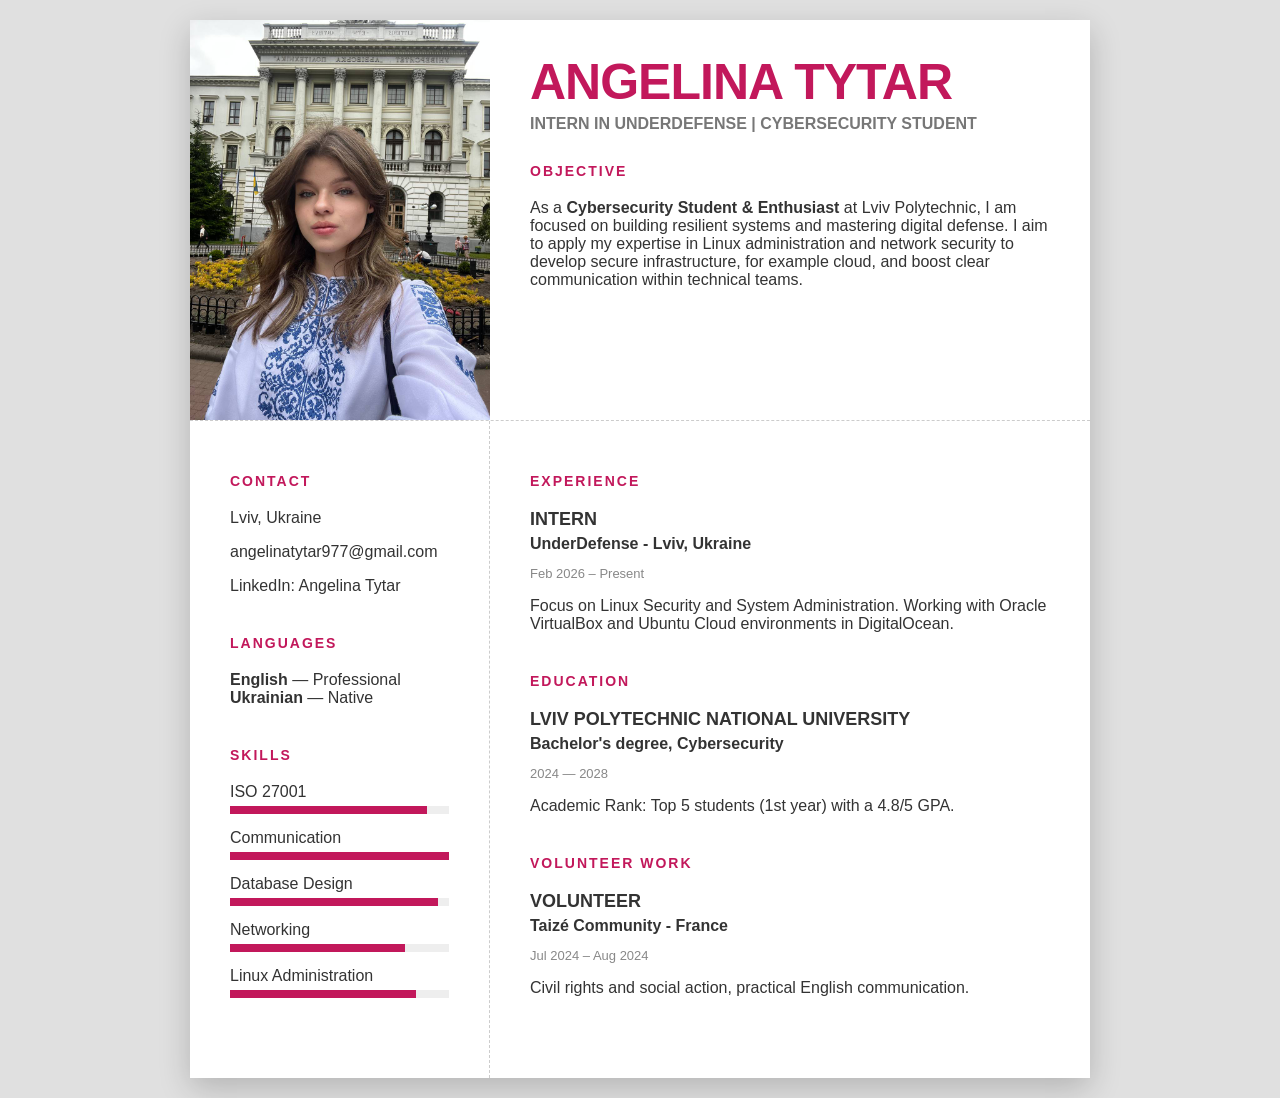
==== index.html @ 2d210f6a "Commit of 3 laba" ====
<!DOCTYPE html>
<html lang="en">
<head>
    <meta charset="UTF-8">
    <meta name="viewport" content="width=device-width, initial-scale=1.0">
    <title>Curriculum Vitae - Angelina Tytar</title>
    <link rel="stylesheet" href="cv.css">
</head>
<body>
    <div class="resume-container">
        <header>
            <div class="header-photo">
                <img src="my_image.jpg" alt="Angelina Tytar">
            </div>

            <div class="header-text">
                <h1>Angelina Tytar</h1>
                <p class="subtitle">Intern in UnderDefense | Cybersecurity Student</p>

                <div class="objective">
                    <h2>Objective</h2>
                    <p>
                        As a <strong>Cybersecurity Student & Enthusiast</strong> at Lviv Polytechnic, I am focused on building resilient systems and mastering digital defense. I aim to apply my expertise in Linux administration and network security to develop secure infrastructure, for example cloud, and boost clear communication within technical teams.
                    </p>
                </div>
            </div>
        </header>

        <main>
            <aside class="left-column">
                <section>
                    <h2>Contact</h2>
                    <p>Lviv, Ukraine</p>
                    <p>angelinatytar977@gmail.com</p>
                    <p>LinkedIn: Angelina Tytar</p>
                </section>

                <section>
                    <h2>Languages</h2>
                    <ul>
                        <li><strong>English</strong> — Professional</li>
                        <li><strong>Ukrainian</strong> — Native</li>
                    </ul>
                </section>

                <section>
                    <h2>Skills</h2>
                    <div class="skill-item">
                        <span>ISO 27001</span>
                        <div class="progress-bar">
                            <div class="fill" style="width: 90%;"></div>
                        </div>
                    </div>
                    <div class="skill-item">
                        <span>Communication</span>
                        <div class="progress-bar">
                            <div class="fill" style="width: 100%;"></div>
                        </div>
                    </div>
                    <div class="skill-item">
                        <span>Database Design</span>
                        <div class="progress-bar">
                            <div class="fill" style="width: 95%;"></div>
                        </div>
                    </div>
                    <div class="skill-item">
                        <span>Networking</span>
                        <div class="progress-bar">
                            <div class="fill" style="width: 80%;"></div>
                        </div>
                    </div>
                    <div class="skill-item">
                        <span>Linux Administration</span>
                        <div class="progress-bar">
                            <div class="fill" style="width: 85%;"></div>
                        </div>
                    </div>
                </section>
            </aside>

            <div class="right-column">
                <section>
                    <h2>Experience</h2>
                    <article>
                        <h3>Intern</h3>
                        <p class="company">UnderDefense - Lviv, Ukraine</p>
                        <p class="date">Feb 2026 – Present</p>
                        <p>Focus on Linux Security and System Administration. Working with Oracle VirtualBox and Ubuntu Cloud environments in DigitalOcean.</p>
                    </article>
                </section>

                <section>
                    <h2>Education</h2>
                    <article>
                        <h3>Lviv Polytechnic National University</h3>
                        <p class="company">Bachelor's degree, Cybersecurity</p>
                        <p class="date">2024 — 2028</p>
                        <p>Academic Rank: Top 5 students (1st year) with a 4.8/5 GPA.</p>
                    </article>
                </section>

                <section>
                    <h2>Volunteer Work</h2>
                    <article>
                        <h3>Volunteer</h3>
                        <p class="company">Taizé Community - France</p>
                        <p class="date">Jul 2024 – Aug 2024</p>
                        <p>Civil rights and social action, practical English communication.</p>
                    </article>
                </section>
            </div>
        </main>
    </div>
</body>
</html>
---- cv.css ----
:root { 
    --accent-color: #c2185b; 
    --text-color: #333; 
    --light-gray: #f9f9f9; 
    --border-style: 1px dashed #ccc; 
} 
 
body { 
    font-family: 'Helvetica', Arial, sans-serif; 
    background-color: #e0e0e0; 
    margin: 0; 
    padding: 20px; 
    color: var(--text-color); 
} 
 
.resume-container { 
    max-width: 900px; 
    margin: 0 auto; 
    background: white; 
    padding: 0; 
    box-shadow: 0 10px 30px rgba(0,0,0,0.2); 
} 
 
header { 
    display: grid; 
    grid-template-columns: 1fr 2fr; 
    border-bottom: var(--border-style); 
} 
 
.header-photo img { 
    width: 100%; 
    height: 100%; 
    object-fit: cover; 
    display: block; 
} 
 
.header-text { 
    padding: 40px; 
} 
 
 
 
header h1 { 
    font-size: 50px; 
    margin: 0; 
    color: var(--accent-color); 
    text-transform: uppercase; 
    letter-spacing: -1px; 
    line-height: 0.9; 
} 
 
.subtitle { 
    font-weight: bold; 
    text-transform: uppercase; 
    color: #777; 
    margin-top: 10px; 
} 
 
.objective h2 { 
    font-size: 14px; 
    color: var(--accent-color); 
    text-transform: uppercase; 
    margin-top: 30px; 
} 
 
main { 
    display: grid; 
    grid-template-columns: 1fr 2fr; 
} 
 
.left-column { 
    padding: 40px; 
    border-right: var(--border-style); 
} 
 
.right-column { 
    padding: 40px; 
} 
 
h2 { 
    font-size: 14px; 
    text-transform: uppercase; 
    letter-spacing: 2px; 
    color: var(--accent-color); 
    margin-bottom: 20px; 
 
 
} 
 
h3 { 
    font-size: 18px; 
    margin: 0; 
    text-transform: uppercase; 
} 
 
.company { 
    font-weight: bold; 
    margin: 5px 0; 
} 
 
.date { 
    font-size: 13px; 
    color: #888; 
    margin-bottom: 10px; 
} 
 
.skill-item { 
    margin-bottom: 15px; 
} 
 
.progress-bar { 
    height: 8px; 
    background: #eee; 
    margin-top: 5px; 
} 
 
.fill { 
    height: 100%; 
    background: var(--accent-color); 
} 
 
ul { 
    padding: 0; 
    list-style: none; 
} 
 
section { 
    margin-bottom: 40px; 
} 
 
@media (max-width: 700px) { 
 
 
    header, main { grid-template-columns: 1fr; } 
    .left-column { border-right: none; border-bottom: var(--border-style); } 
}
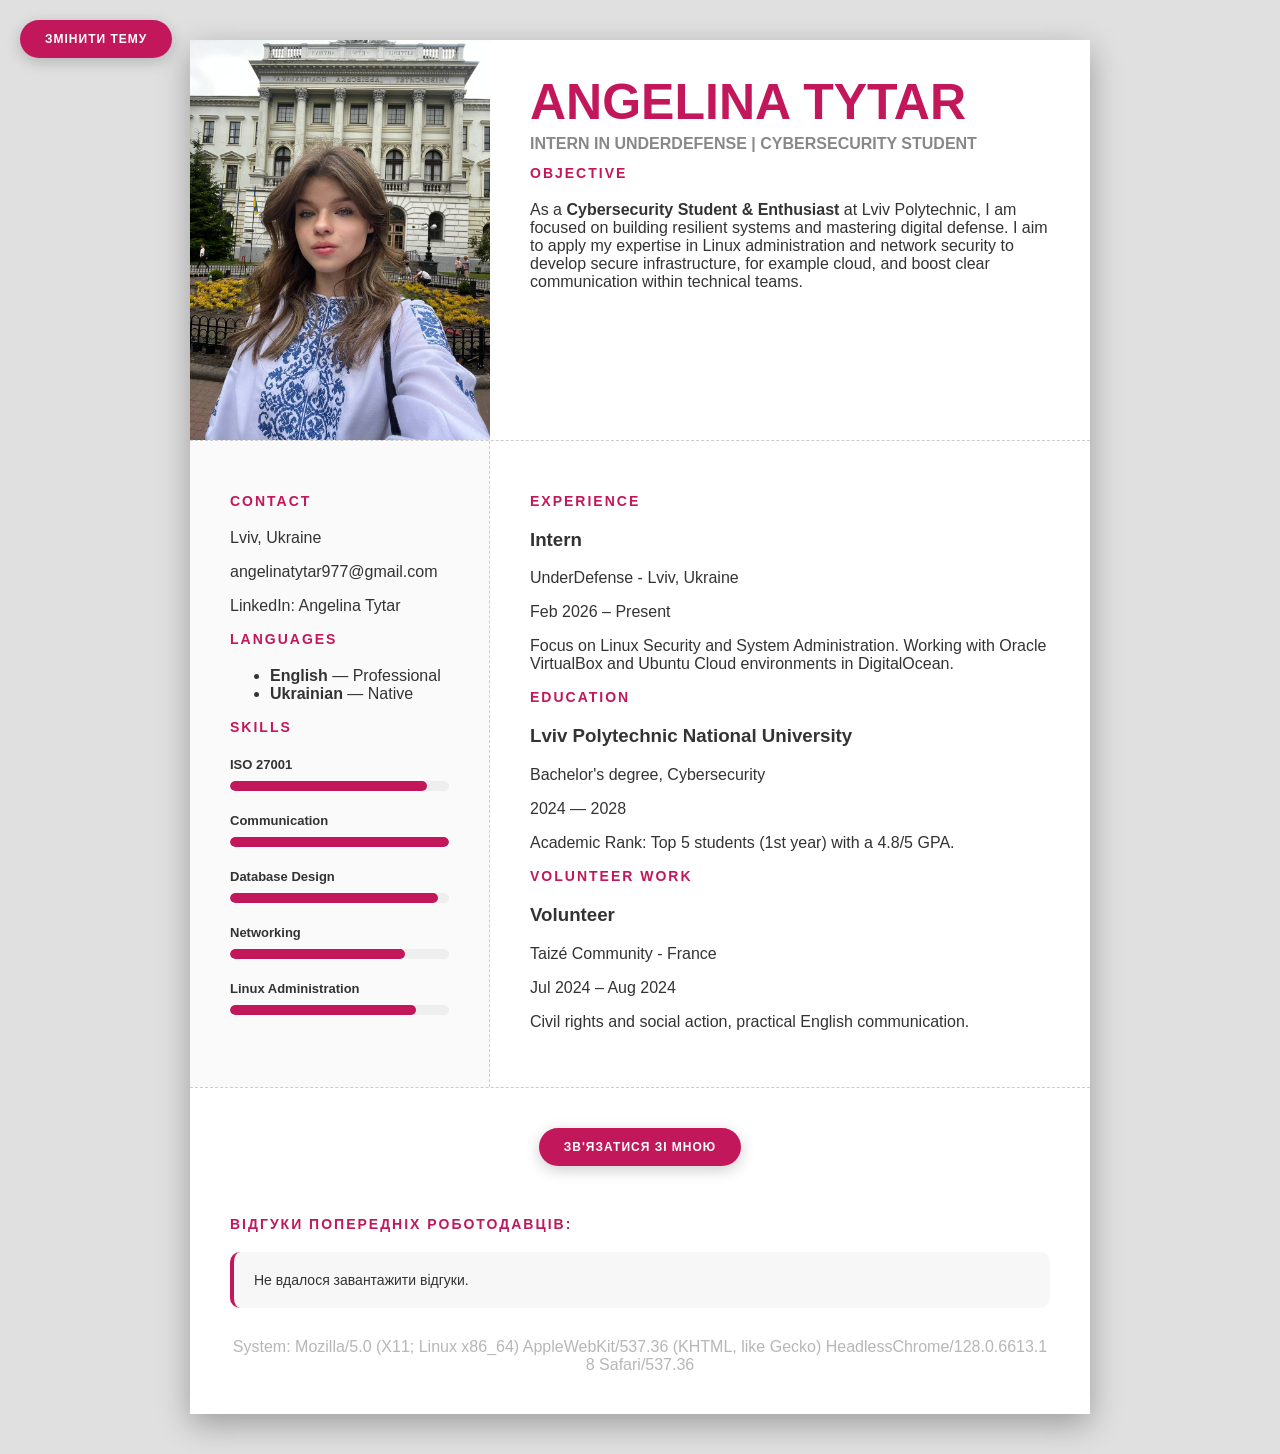
==== commit 249bfe99: "Comit css" ====
--- a/index.html
+++ b/index.html
@@ -1,5 +1,5 @@
 <!DOCTYPE html>
-<html lang="en">
+<html lang="uk">
 <head>
     <meta charset="UTF-8">
     <meta name="viewport" content="width=device-width, initial-scale=1.0">
@@ -7,6 +7,9 @@
     <link rel="stylesheet" href="cv.css">
 </head>
 <body>
+
+    <button class="theme-toggle-btn" id="theme-toggle">Змінити тему</button>
+
     <div class="resume-container">
         <header>
             <div class="header-photo">
@@ -110,6 +113,33 @@
                 </section>
             </div>
         </main>
+
+        <footer>
+            <button id="open-contact" class="theme-toggle-btn">Зв'язатися зі мною</button>
+
+            <div id="comments-section">
+                <h2>Відгуки попередніх роботодавців:</h2>
+                <ul id="comments-list">
+                    </ul>
+            </div>
+
+            <div id="os-info-footer"></div>
+        </footer>
     </div>
+
+    <div class="modal-overlay" id="contact-modal">
+        <div class="modal-content">
+            <span class="close-button" id="closeModal">&times;</span>
+            <h2>Зворотний зв'язок</h2>
+            <form id="feedback-form" action="https://formspree.io/f/maqpvkwn" method="POST">
+                <input type="text" name="name" placeholder="Ваше ім'я" required>
+                <input type="email" name="email" placeholder="Email" required>
+                <textarea name="message" placeholder="Ваше повідомлення..." rows="4" required></textarea>
+                <button type="submit" class="submit-btn">Відправити</button>
+            </form>
+        </div>
+    </div>
+
+    <script src="script.js"></script>
 </body>
 </html>
--- a/cv.css
+++ b/cv.css
@@ -1,136 +1,292 @@
+/* =========================================
+   1. ЗМІННІ ТА ОСНОВНІ НАЛАШТУВАННЯ
+   ========================================= */
 :root { 
     --accent-color: #c2185b; 
     --text-color: #333; 
-    --light-gray: #f9f9f9; 
-    --border-style: 1px dashed #ccc; 
-} 
- 
+    --subtitle-color: #888;
+    --bg-body: #e0e0e0;
+    --bg-card: #ffffff;
+    --border-style: 1px dashed #ccc;
+    --progress-bg: #eee;
+    --modal-overlay: rgba(0, 0, 0, 0.7);
+    --input-bg: #ffffff;
+    --card-shadow: 0 10px 30px rgba(0,0,0,0.3);
+} 
+
+/* ТЕМНА ТЕМА */
+body.dark-theme {
+    --accent-color: #ff4081;
+    --text-color: #e0e0e0;
+    --subtitle-color: #aaa;
+    --bg-body: #121212;
+    --bg-card: #1e1e1e;
+    --border-style: 1px dashed #444;
+    --progress-bg: #333;
+    --modal-overlay: rgba(0, 0, 0, 0.9);
+    --input-bg: #2a2a2a;
+    --card-shadow: 0 10px 40px rgba(0,0,0,0.6);
+}
+
 body { 
     font-family: 'Helvetica', Arial, sans-serif; 
-    background-color: #e0e0e0; 
+    background-color: var(--bg-body); 
     margin: 0; 
-    padding: 20px; 
+    padding: 0; 
     color: var(--text-color); 
-} 
- 
+    transition: all 0.3s ease;
+} 
+
+/* =========================================
+   2. СТРУКТУРА ТА ШАПКА
+   ========================================= */
 .resume-container { 
     max-width: 900px; 
-    margin: 0 auto; 
-    background: white; 
-    padding: 0; 
-    box-shadow: 0 10px 30px rgba(0,0,0,0.2); 
-} 
- 
+    margin: 40px auto; 
+    background: var(--bg-card); 
+    box-shadow: var(--card-shadow); 
+    overflow: hidden;
+    transition: background-color 0.3s ease;
+} 
+
 header { 
     display: grid; 
     grid-template-columns: 1fr 2fr; 
     border-bottom: var(--border-style); 
 } 
- 
+
 .header-photo img { 
     width: 100%; 
     height: 100%; 
     object-fit: cover; 
     display: block; 
 } 
- 
-.header-text { 
-    padding: 40px; 
-} 
- 
- 
- 
+
+.header-text { padding: 40px; } 
+
 header h1 { 
     font-size: 50px; 
     margin: 0; 
     color: var(--accent-color); 
     text-transform: uppercase; 
-    letter-spacing: -1px; 
     line-height: 0.9; 
 } 
- 
+
 .subtitle { 
     font-weight: bold; 
     text-transform: uppercase; 
-    color: #777; 
-    margin-top: 10px; 
-} 
- 
-.objective h2 { 
-    font-size: 14px; 
-    color: var(--accent-color); 
-    text-transform: uppercase; 
-    margin-top: 30px; 
-} 
- 
+    color: var(--subtitle-color); 
+    margin: 10px 0; 
+}
+
+/* =========================================
+   3. ОСНОВНИЙ КОНТЕНТ (GRID)
+   ========================================= */
 main { 
     display: grid; 
     grid-template-columns: 1fr 2fr; 
 } 
- 
+
 .left-column { 
     padding: 40px; 
     border-right: var(--border-style); 
-} 
- 
-.right-column { 
-    padding: 40px; 
-} 
- 
+    background: rgba(0,0,0,0.02);
+} 
+
+.right-column { padding: 40px; } 
+
 h2 { 
     font-size: 14px; 
     text-transform: uppercase; 
     letter-spacing: 2px; 
     color: var(--accent-color); 
     margin-bottom: 20px; 
- 
- 
-} 
- 
-h3 { 
-    font-size: 18px; 
-    margin: 0; 
-    text-transform: uppercase; 
-} 
- 
-.company { 
-    font-weight: bold; 
-    margin: 5px 0; 
-} 
- 
-.date { 
-    font-size: 13px; 
-    color: #888; 
-    margin-bottom: 10px; 
-} 
- 
-.skill-item { 
-    margin-bottom: 15px; 
-} 
- 
+}
+
+/* СКІЛИ ТА ПРОГРЕС-БАРИ */
+.skill-item { margin-bottom: 20px; }
+.skill-item span { font-weight: bold; font-size: 13px; }
+
 .progress-bar { 
-    height: 8px; 
-    background: #eee; 
-    margin-top: 5px; 
-} 
- 
+    height: 10px; 
+    background: var(--progress-bg); 
+    margin-top: 8px; 
+    border-radius: 5px;
+    overflow: hidden;
+} 
+
 .fill { 
     height: 100%; 
     background: var(--accent-color); 
-} 
- 
-ul { 
-    padding: 0; 
-    list-style: none; 
-} 
- 
-section { 
-    margin-bottom: 40px; 
-} 
- 
-@media (max-width: 700px) { 
- 
- 
-    header, main { grid-template-columns: 1fr; } 
-    .left-column { border-right: none; border-bottom: var(--border-style); } 
-} +    border-radius: 5px;
+    transition: width 1s ease-in-out;
+}
+
+/* =========================================
+   4. КНОПКИ (УНІФІКОВАНИЙ СТИЛЬ)
+   ========================================= */
+.theme-toggle-btn {
+    background: var(--accent-color);
+    color: white;
+    border: none;
+    padding: 12px 25px;
+    border-radius: 30px;
+    cursor: pointer;
+    font-weight: bold;
+    text-transform: uppercase;
+    font-size: 12px;
+    letter-spacing: 1px;
+    transition: all 0.3s ease;
+    box-shadow: 0 4px 15px rgba(0,0,0,0.2);
+}
+
+.theme-toggle-btn:hover {
+    transform: translateY(-2px);
+    filter: brightness(1.1);
+    box-shadow: 0 6px 20px rgba(0,0,0,0.3);
+}
+
+/* Кнопка "Змінити тему" (плаваюча) */
+#theme-toggle.theme-toggle-btn {
+    position: fixed;
+    top: 20px;
+    left: 20px;
+    z-index: 100;
+}
+
+/* Кнопка "Зв'язатися зі мною" (у футері) */
+#open-contact.theme-toggle-btn {
+    margin-bottom: 30px;
+    display: inline-block;
+}
+
+/* =========================================
+   5. ВІДГУКИ ТА ФУТЕР
+   ========================================= */
+footer {
+    padding: 40px;
+    text-align: center;
+    border-top: var(--border-style);
+}
+
+#comments-section {
+    text-align: left;
+    margin-top: 20px;
+}
+
+#comments-list {
+    list-style: none;
+    padding: 0;
+}
+
+#comments-list li {
+    background: rgba(0, 0, 0, 0.03);
+    padding: 20px;
+    margin-bottom: 15px;
+    border-radius: 10px;
+    border-left: 4px solid var(--accent-color);
+    font-size: 14px;
+    transition: transform 0.2s ease;
+}
+
+body.dark-theme #comments-list li {
+    background: rgba(255, 255, 255, 0.03);
+}
+
+#comments-list li:hover {
+    transform: translateX(5px);
+}
+
+#comments-list li strong {
+    color: var(--accent-color);
+    display: block;
+    margin-bottom: 5px;
+}
+
+#os-info-footer {
+    margin-top: 30px;
+    color: var(--subtitle-color);
+    opacity: 0.6;
+    word-break: break-all;
+}
+
+/* =========================================
+   6. МОДАЛЬНЕ ВІКНО
+   ========================================= */
+.modal-overlay {
+    position: fixed;
+    top: 0;
+    left: 0;
+    width: 100%;
+    height: 100%;
+    background: var(--modal-overlay);
+    display: none; /* JS змінить на flex */
+    justify-content: center;
+    align-items: center;
+    z-index: 1000;
+    backdrop-filter: blur(5px);
+}
+
+.modal-content {
+    background: var(--bg-card);
+    padding: 40px;
+    border-radius: 20px;
+    width: 90%;
+    max-width: 400px;
+    position: relative;
+    box-shadow: 0 20px 50px rgba(0,0,0,0.5);
+    border: var(--border-style);
+}
+
+.modal-content h2 {
+    text-align: center;
+    margin-top: 0;
+}
+
+#closeModal {
+    position: absolute;
+    top: 20px;
+    right: 20px;
+    font-size: 24px;
+    color: var(--subtitle-color);
+    transition: color 0.2s;
+}
+
+#closeModal:hover {
+    color: var(--accent-color);
+}
+
+/* ФОРМА В МОДАЛЦІ */
+input, textarea {
+    width: 100%;
+    padding: 12px;
+    margin-bottom: 15px;
+    border-radius: 8px;
+    border: 1px solid var(--progress-bg);
+    background: var(--input-bg);
+    color: var(--text-color);
+    font-family: inherit;
+    box-sizing: border-box;
+}
+
+input:focus, textarea:focus {
+    outline: none;
+    border-color: var(--accent-color);
+    box-shadow: 0 0 5px var(--accent-color);
+}
+
+.submit-btn {
+    width: 100%;
+    padding: 12px;
+    background: var(--accent-color);
+    color: white;
+    border: none;
+    border-radius: 8px;
+    font-weight: bold;
+    cursor: pointer;
+    transition: opacity 0.3s;
+}
+
+.submit-btn:hover {
+    opacity: 0.9;
+}
